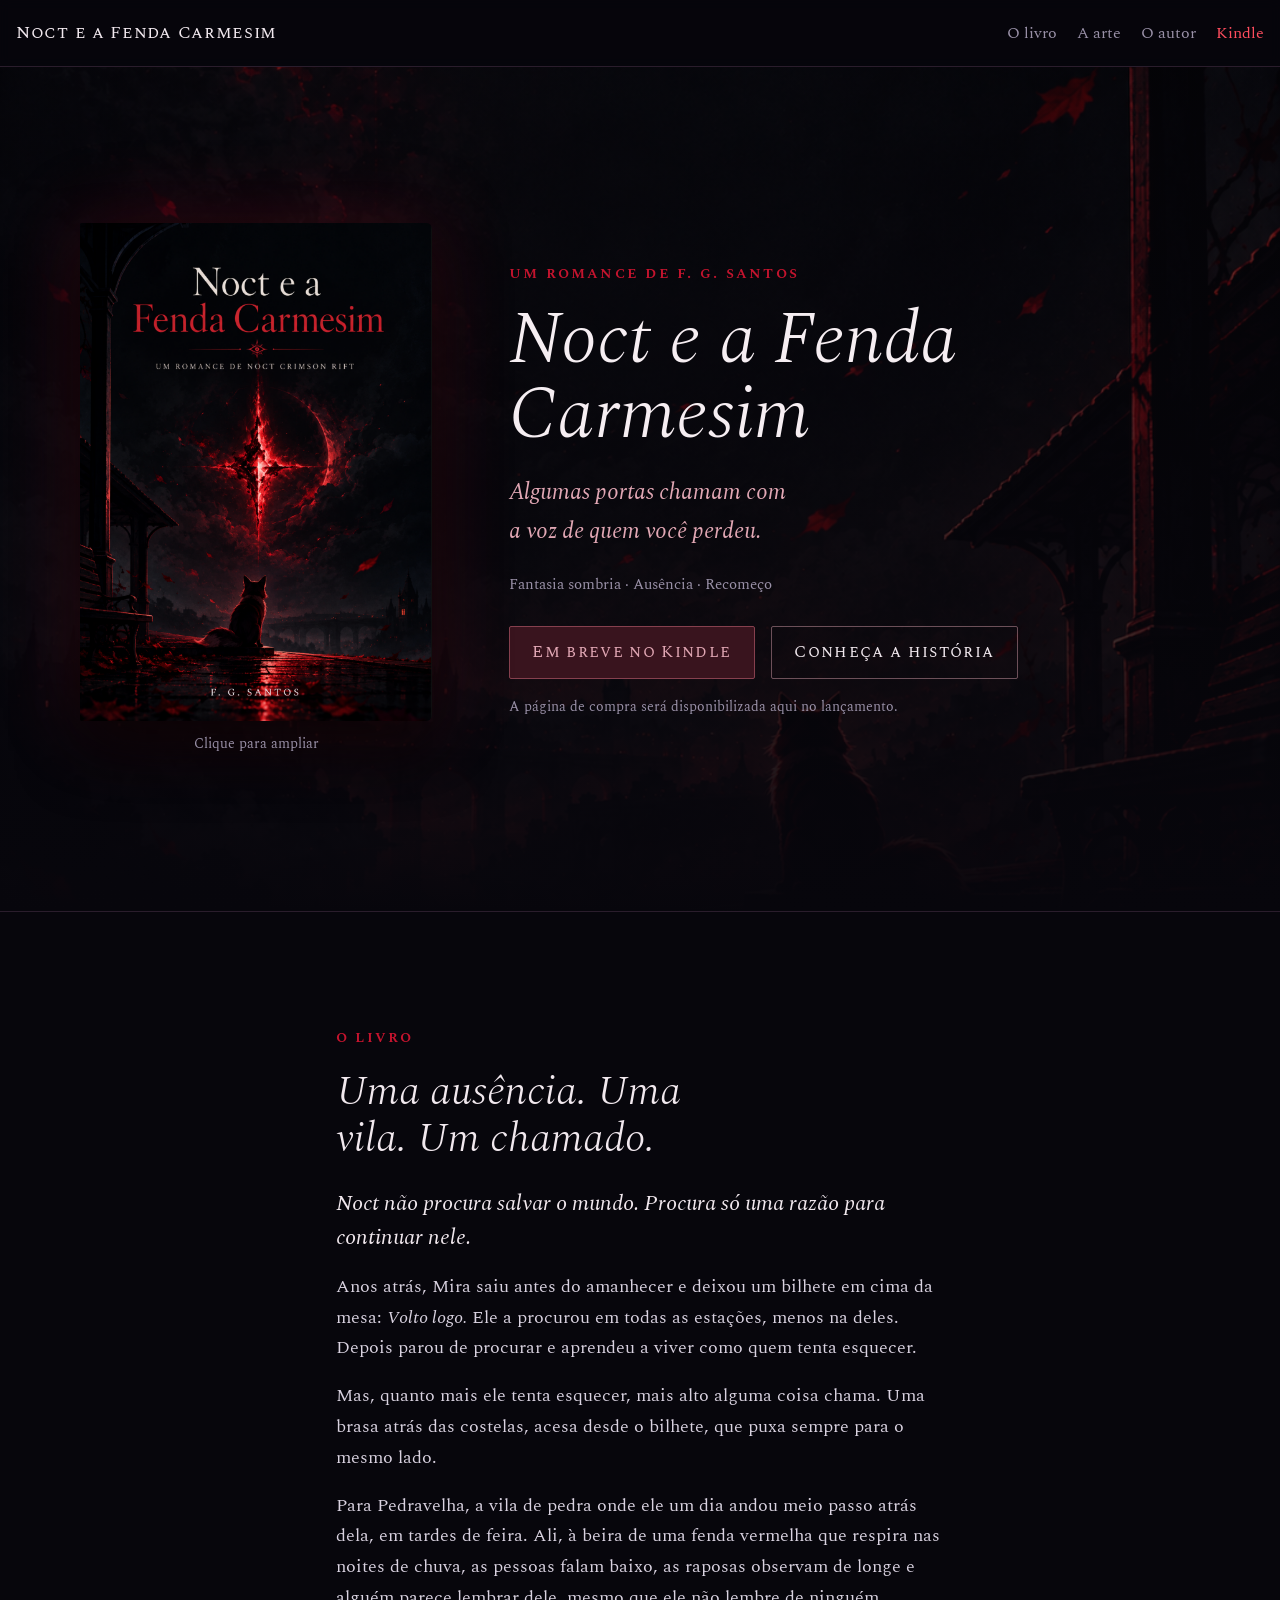
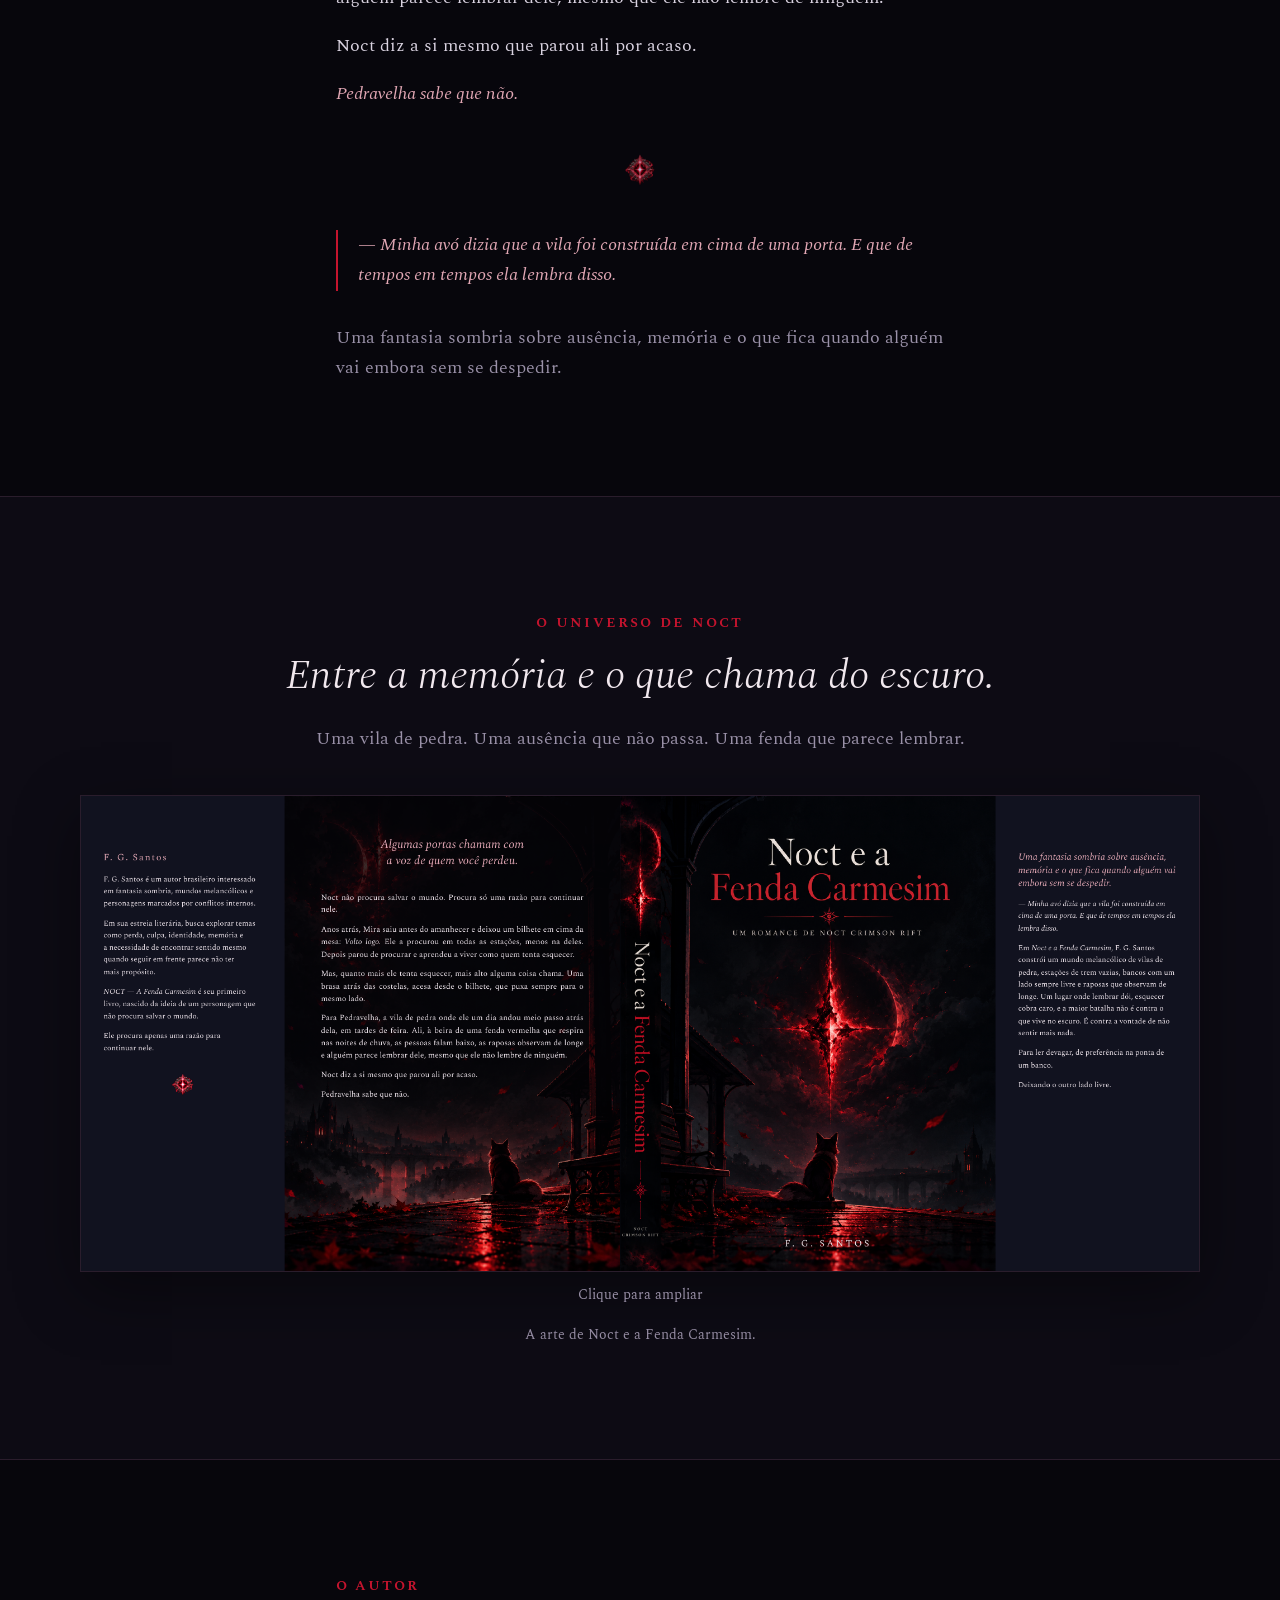
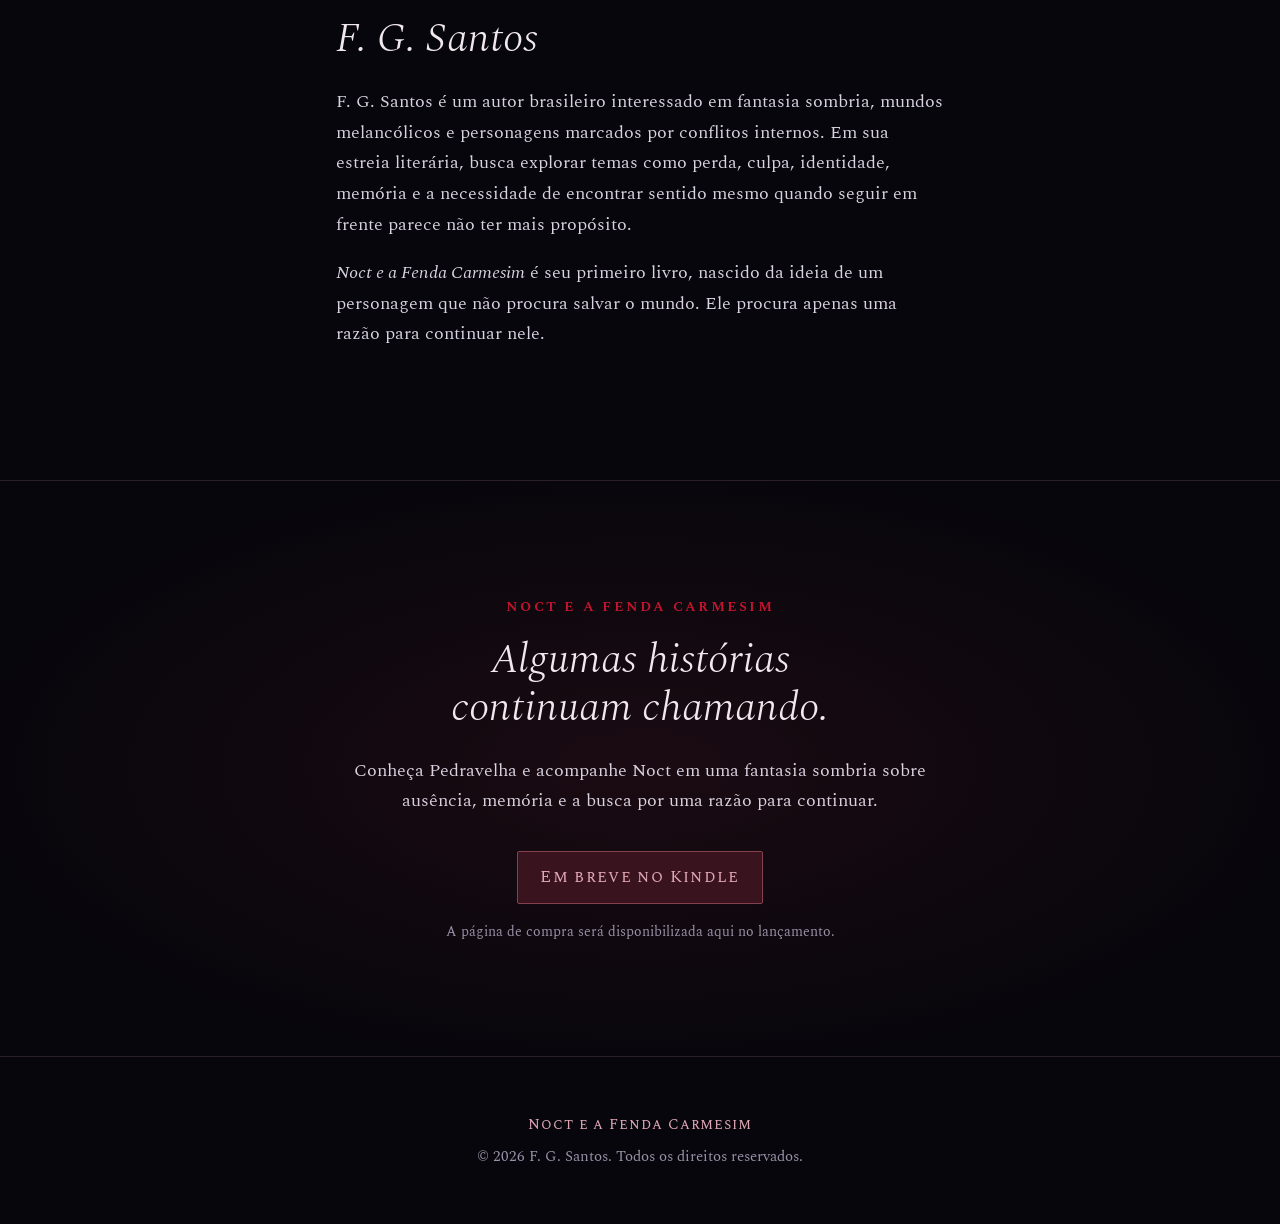
==== index.html @ e9e13e60 "Publica vitrine do livro com historico limpo" ====
<!doctype html>
<html lang="pt-BR">
<head>
<meta charset="utf-8">
<meta name="viewport" content="width=device-width, initial-scale=1, viewport-fit=cover">
<title>Noct e a Fenda Carmesim · F. G. Santos</title>
<meta name="description" content="Noct e a Fenda Carmesim, romance de F. G. Santos. Algumas portas chamam com a voz de quem você perdeu.">
<link rel="icon" href="assets/img/ui/emblem.png">
<link rel="preconnect" href="https://fonts.googleapis.com">
<link rel="preconnect" href="https://fonts.gstatic.com" crossorigin>
<link rel="stylesheet" href="https://fonts.googleapis.com/css2?family=Spectral:ital,wght@0,300;0,400;0,600;1,300;1,400&family=Spectral+SC:wght@400;600&display=swap">
<link rel="stylesheet" href="assets/css/site.css?v=20261012-5">
</head>
<body>
<a class="pular-conteudo" href="#conteudo">Pular para o conteúdo</a>

<div class="progresso" aria-hidden="true"><div id="barra-progresso"></div></div>

<header class="topo" id="topo">
  <a class="topo-marca" href="#inicio">Noct e a Fenda Carmesim</a>
  <nav class="topo-nav" aria-label="Seções">
    <a href="#livro">O livro</a>
    <a href="#arte">A arte</a>
    <a href="#autor">O autor</a>
    <a href="#kindle" class="nav-kindle">Kindle</a>
  </nav>
</header>

<main id="conteudo">

<section class="abertura" id="inicio">
  <div class="abertura-fundo" aria-hidden="true"></div>
  <div class="largura abertura-grade">
    <figure class="capa">
      <a class="ampliar-imagem" href="assets/img/capa/noct_capa.png" aria-label="Ampliar: Capa do livro Noct e a Fenda Carmesim" aria-haspopup="dialog"><img src="assets/img/capa/noct_capa.png" alt="Capa do livro Noct e a Fenda Carmesim" width="1130" height="1600"><span class="imagem-dica">Clique para ampliar</span></a>
    </figure>
    <div class="abertura-texto">
      <p class="rotulo">Um romance de F. G. Santos</p>
      <h1 id="livro-titulo">Noct e a Fenda Carmesim</h1>
      <p class="chamada">Algumas portas chamam com a voz de quem você perdeu.</p>
      <p class="genero">Fantasia sombria · Ausência · Recomeço</p>
      <div class="acoes">
        <a class="botao kindle-link" role="link" aria-disabled="true">Em breve no Kindle</a>
        <a class="botao botao-vazado" href="#livro">Conheça a história</a>
      </div>
      <p class="disponibilidade">A página de compra será disponibilizada aqui no lançamento.</p>
    </div>
  </div>
</section>

<section class="secao" id="livro" aria-labelledby="sinopse-titulo">
  <div class="largura estreita">
    <p class="rotulo">O livro</p>
    <h2 id="sinopse-titulo">Uma ausência. Uma vila. Um chamado.</h2>
    <div class="sinopse">
      <p class="sinopse-abre">Noct não procura salvar o mundo. Procura só uma razão para continuar nele.</p>
      <p>Anos atrás, Mira saiu antes do amanhecer e deixou um bilhete em cima da mesa: <i>Volto logo.</i> Ele a procurou em todas as estações, menos na deles. Depois parou de procurar e aprendeu a viver como quem tenta esquecer.</p>
      <p>Mas, quanto mais ele tenta esquecer, mais alto alguma coisa chama. Uma brasa atrás das costelas, acesa desde o bilhete, que puxa sempre para o mesmo lado.</p>
      <p>Para Pedravelha, a vila de pedra onde ele um dia andou meio passo atrás dela, em tardes de feira. Ali, à beira de uma fenda vermelha que respira nas noites de chuva, as pessoas falam baixo, as raposas observam de longe e alguém parece lembrar dele, mesmo que ele não lembre de ninguém.</p>
      <p>Noct diz a si mesmo que parou ali por acaso.</p>
      <p class="sinopse-fecha">Pedravelha sabe que não.</p>
    </div>
    <div class="ornamento" aria-hidden="true"></div>
    <blockquote class="citacao">
      <p>— Minha avó dizia que a vila foi construída em cima de uma porta. E que de tempos em tempos ela lembra disso.</p>
    </blockquote>
    <p class="temas">Uma fantasia sombria sobre ausência, memória e o que fica quando alguém vai embora sem se despedir.</p>
  </div>
</section>

<section id="arte" class="secao secao-arte" aria-labelledby="arte-titulo">
  <div class="largura">
    <p class="rotulo">O universo de Noct</p>
    <h2 id="arte-titulo">Entre a memória e o que chama do escuro.</h2>
    <p class="arte-intro">Uma vila de pedra. Uma ausência que não passa. Uma fenda que parece lembrar.</p>
    <figure class="capa-completa">
      <a class="ampliar-imagem" href="assets/img/capa/noct-capa-completa.png" aria-label="Ampliar: Arte completa do livro Noct e a Fenda Carmesim, com contracapa, lombada, capa e orelhas" aria-haspopup="dialog"><img src="assets/img/capa/noct-capa-completa.png" alt="Arte completa do livro Noct e a Fenda Carmesim, com contracapa, lombada, capa e orelhas" width="2000" height="850" loading="lazy"><span class="imagem-dica">Clique para ampliar</span></a>
      <figcaption>A arte de Noct e a Fenda Carmesim.</figcaption>
    </figure>
  </div>
</section>
<section class="secao" id="autor" aria-labelledby="autor-titulo">
  <div class="largura estreita">
    <p class="rotulo">O autor</p>
    <h2 id="autor-titulo">F. G. Santos</h2>
    <p>F. G. Santos é um autor brasileiro interessado em fantasia sombria, mundos melancólicos e personagens marcados por conflitos internos. Em sua estreia literária, busca explorar temas como perda, culpa, identidade, memória e a necessidade de encontrar sentido mesmo quando seguir em frente parece não ter mais propósito.</p>
    <p><i>Noct e a Fenda Carmesim</i> é seu primeiro livro, nascido da ideia de um personagem que não procura salvar o mundo. Ele procura apenas uma razão para continuar nele.</p>
  </div>
</section>

<section class="secao secao-kindle" id="kindle" aria-labelledby="kindle-titulo">
  <div class="largura estreita">
    <p class="rotulo">Noct e a Fenda Carmesim</p>
    <h2 id="kindle-titulo">Algumas histórias continuam chamando.</h2>
    <p>Conheça Pedravelha e acompanhe Noct em uma fantasia sombria sobre ausência, memória e a busca por uma razão para continuar.</p>
    <a class="botao kindle-link" role="link" aria-disabled="true">Em breve no Kindle</a>
    <p class="disponibilidade">A página de compra será disponibilizada aqui no lançamento.</p>
  </div>
</section>
</main>

<footer class="rodape">
  <div class="largura">
    <p class="rodape-titulo">Noct e a Fenda Carmesim</p>
    <p>© 2026 F. G. Santos. Todos os direitos reservados.</p>
  </div>
</footer>

<dialog class="visualizador" id="visualizador" aria-labelledby="imagem-legenda">
  <button class="visualizador-fechar" type="button" aria-label="Fechar imagem ampliada" autofocus>Fechar ×</button>
  <div class="visualizador-conteudo">
    <img id="imagem-ampliada" alt="">
    <p id="imagem-legenda"></p>
  </div>
</dialog>
<script defer src="assets/js/config.js?v=20261012-5"></script>
<script defer src="assets/js/navegacao.js?v=20261012-5"></script>
<script defer src="assets/js/kindle.js?v=20261012-5"></script>
<script defer src="assets/js/galeria.js?v=20261012-5"></script>
</body>
</html>
---- assets/css/site.css ----
/* Noct e a Fenda Carmesim — site do livro.
   Uma página só: abertura com a capa, o livro (sinopse), a arte, o autor e a chamada para o Kindle. */
:root {
  color-scheme: dark;
  --breu: #07060c;
  --noite: #0d0b14;
  --painel: #14111f;
  --linha: #2a1d2c;
  --carmesim: #c4142e;
  --brilho: #ff4d5e;
  --rosa: #e1a7b4;
  --ouro: #e8c872;
  --texto: #d9d2e0;
  --apagado: #9a91a8;

  --f-titulo: "Spectral SC", "Spectral", Georgia, serif;
  --f-texto: "Spectral", Georgia, "Times New Roman", serif;
  --largura: 72rem;
}

* { box-sizing: border-box; }
[hidden] { display: none !important; }
html { scroll-behavior: smooth; scroll-padding-top: 4rem; }
body {
  margin: 0;
  background: var(--breu);
  color: var(--texto);
  font-family: var(--f-texto);
  font-size: 1.125rem;
  line-height: 1.7;
  overflow-x: hidden;
}
img { max-width: 100%; height: auto; }
a { color: var(--ouro); }
a:focus-visible, button:focus-visible {
  outline: 2px solid var(--ouro);
  outline-offset: 3px;
}

/* Rótulos e títulos pequenos em versalete. */
.rotulo {
  font-family: var(--f-titulo);
  font-size: 1rem;
  letter-spacing: .14em;
  text-transform: lowercase;
  color: var(--rosa);
}
.rotulo { margin: 0 0 1rem; color: var(--carmesim); font-weight: 600; }

.largura { width: 100%; max-width: var(--largura); margin-inline: auto; padding-inline: 16px; }
.estreita { max-width: 40rem; }

/* ---------- Progresso da página e topo ---------- */
.progresso { position: fixed; inset: 0 0 auto 0; height: 2px; z-index: 30; pointer-events: none; }
.progresso div { height: 100%; background: var(--carmesim); transform-origin: left; transform: scaleX(0); box-shadow: 0 0 8px var(--brilho); }
.topo {
  position: sticky;
  top: 0;
  z-index: 20;
  display: flex;
  align-items: center;
  justify-content: space-between;
  gap: .5rem 1.5rem;
  flex-wrap: wrap;
  padding: .7rem 16px;
  background: rgba(7, 6, 12, .85);
  backdrop-filter: blur(6px);
  border-bottom: 1px solid var(--linha);
}
.topo-marca { font-family: var(--f-titulo); font-size: 1.1rem; letter-spacing: .04em; color: #f1e8ee; text-decoration: none; }
.topo-nav { display: flex; flex-wrap: wrap; gap: .25rem 1.25rem; }
.topo-nav a { font-size: 1rem; color: var(--apagado); text-decoration: none; }
.topo-nav a:hover, .topo-nav a.atual { color: #f1e8ee; }
.topo-nav a.nav-kindle { color: var(--brilho); }
@media (max-width: 560px) { .topo-marca { display: none; } .topo { justify-content: center; } }

/* ---------- Abertura ---------- */
.abertura { position: relative; isolation: isolate; overflow: hidden; padding-block: clamp(3rem, 9vw, 7rem); min-height: calc(100vh - 3.5rem); display: flex; align-items: center; }
.abertura-fundo {
  position: absolute; inset: 0; z-index: -1;
  background: linear-gradient(180deg, rgba(7, 6, 12, .55), rgba(7, 6, 12, .8) 70%, var(--breu)), url("../img/capa/contracapa.png") center 70% / cover no-repeat;
}
.abertura-grade { display: grid; grid-template-columns: minmax(0, 22rem) minmax(0, 1fr); gap: clamp(2rem, 6vw, 5rem); align-items: center; }
.capa { margin: 0; }
.capa img { display: block; width: 100%; border-radius: 2px 6px 6px 2px; box-shadow: 0 30px 60px rgba(0, 0, 0, .7), 0 0 80px rgba(196, 20, 46, .25); }
.abertura-texto h1 {
  margin: 0 0 1.25rem;
  font-family: var(--f-texto);
  font-weight: 300;
  font-style: italic;
  font-size: clamp(2.6rem, 7vw, 4.6rem);
  line-height: 1.02;
  color: #f6eef2;
  text-wrap: balance;
}
.chamada { margin: 0 0 2.25rem; max-width: 30rem; font-size: clamp(1.2rem, 2.4vw, 1.45rem); font-style: italic; color: var(--rosa); text-wrap: balance; }
.acoes { display: flex; flex-wrap: wrap; gap: .75rem 1rem; }
.botao {
  display: inline-block;
  font-family: var(--f-titulo);
  font-size: 1.05rem;
  letter-spacing: .08em;
  padding: .7rem 1.4rem;
  color: #fff4f6;
  background: var(--carmesim);
  border: 1px solid var(--brilho);
  border-radius: 2px;
  text-decoration: none;
  box-shadow: 0 0 24px rgba(196, 20, 46, .35);
}
.botao:hover { background: #a30f26; }
.botao-vazado { background: transparent; color: #f1e8ee; border-color: rgba(225, 167, 180, .45); box-shadow: none; }
.botao-vazado:hover { background: rgba(225, 167, 180, .08); }
@media (max-width: 760px) {
  .abertura { min-height: 0; }
  .abertura-grade { grid-template-columns: minmax(0, 1fr); text-align: center; }
  .capa { max-width: 15rem; margin-inline: auto; }
  .chamada { margin-inline: auto; }
  .acoes { justify-content: center; }
}

/* ---------- Seções ---------- */
.secao { padding-block: clamp(4rem, 10vw, 7rem); border-top: 1px solid var(--linha); }
.secao h2 { margin: 0 0 1.5rem; font-weight: 300; font-style: italic; font-size: clamp(1.9rem, 4.5vw, 2.6rem); line-height: 1.15; color: #f1e8ee; text-wrap: balance; }
.secao p { text-wrap: pretty; }
.sinopse p { margin: 0 0 1.1rem; }
.sinopse-abre { font-size: 1.4rem; font-style: italic; line-height: 1.5; color: #f1e8ee; }
.sinopse-fecha { font-style: italic; color: var(--rosa); }
.ornamento { width: 32px; height: 32px; margin: 2.75rem auto; background: url("../img/ui/emblem.png") center / contain no-repeat; opacity: .75; }
.citacao { margin: 0 0 2rem; padding: 0 0 0 1.25rem; border-left: 2px solid var(--carmesim); font-style: italic; color: var(--rosa); }
.citacao p { margin: 0; }
.temas { margin: 0; color: var(--apagado); }


/* ---------- Rodapé ---------- */
.rodape { padding-block: 3rem; border-top: 1px solid var(--linha); background: var(--breu); color: var(--apagado); font-size: .95rem; text-align: center; }
.rodape p { margin: .4rem 0; }
.rodape-titulo { font-family: var(--f-titulo); letter-spacing: .06em; color: var(--rosa); }

@media (prefers-reduced-motion: reduce) {
  html { scroll-behavior: auto; }
}

/* Vitrine do livro e lançamento no Kindle. */
.genero { color: var(--apagado); font-size: .95rem; margin: -1rem 0 1.75rem; }
.disponibilidade { margin: 1rem 0 0; color: var(--apagado); font-size: .9rem; }
.botao[aria-disabled="true"] { background: #39141e; border-color: #86404e; color: #e1a7b4; box-shadow: none; cursor: default; }
.secao-arte { text-align: center; background: var(--noite); }
.arte-intro { color: var(--apagado); margin-bottom: 2.5rem; }
.capa-completa { margin: 0; }
.capa-completa img { display: block; width: 100%; border: 1px solid var(--linha); box-shadow: 0 20px 60px #0006; }
.capa-completa figcaption { margin-top: 1rem; color: var(--apagado); font-size: .9rem; }
.secao-kindle { text-align: center; background: radial-gradient(ellipse at center, #39121c66, transparent 75%); }
.secao-kindle .botao { margin-top: 1rem; }

/* Imagens ampliadas, acessíveis também pelo teclado. */
.ampliar-imagem { display: block; position: relative; cursor: zoom-in; color: var(--texto); text-decoration: none; }
.imagem-dica { display: block; margin-top: .75rem; font-size: .85rem; text-align: center; color: var(--apagado); }
.ampliar-imagem:hover .imagem-dica { color: var(--rosa); }
.visualizador { position: fixed; inset: 0; width: 100vw; max-width: none; height: 100dvh; max-height: none; margin: 0; padding: 4.5rem 1rem 1rem; border: 0; background: transparent; color: var(--texto); overflow: auto; }
.visualizador::backdrop { background: rgba(3, 2, 6, .95); }
.visualizador-conteudo { width: fit-content; max-width: 100%; margin: auto; text-align: center; }
.visualizador-conteudo img { display: block; width: auto; max-width: 100%; max-height: calc(100dvh - 9rem); margin: auto; object-fit: contain; }
.visualizador-conteudo p { margin: .8rem 0 0; font-size: .95rem; color: var(--apagado); }
.visualizador-fechar { position: fixed; top: 1rem; right: 1rem; z-index: 1; padding: .6rem 1rem; font: inherit; font-size: 1rem; color: #fff4f6; background: var(--painel); border: 1px solid var(--rosa); border-radius: 2px; cursor: pointer; }
.visualizador-fechar:hover { background: #39141e; }

/* Acesso direto ao conteúdo e dimensões consistentes. */
:root { --espaco-secao: clamp(4rem, 10vw, 7rem); }
.secao { padding-block: var(--espaco-secao); }
.pular-conteudo { position: fixed; top: .5rem; left: .5rem; z-index: 100; padding: .6rem 1rem; background: var(--painel); transform: translateY(-160%); }
.pular-conteudo:focus { transform: translateY(0); }
.botao { min-height: 44px; text-align: center; }
.topo-nav a { display: inline-flex; align-items: center; min-height: 44px; }
@media (max-width: 560px) {
  .acoes { flex-direction: column; align-items: stretch; }
  .acoes .botao { width: 100%; }
  .visualizador-conteudo p { font-size: .85rem; }
}
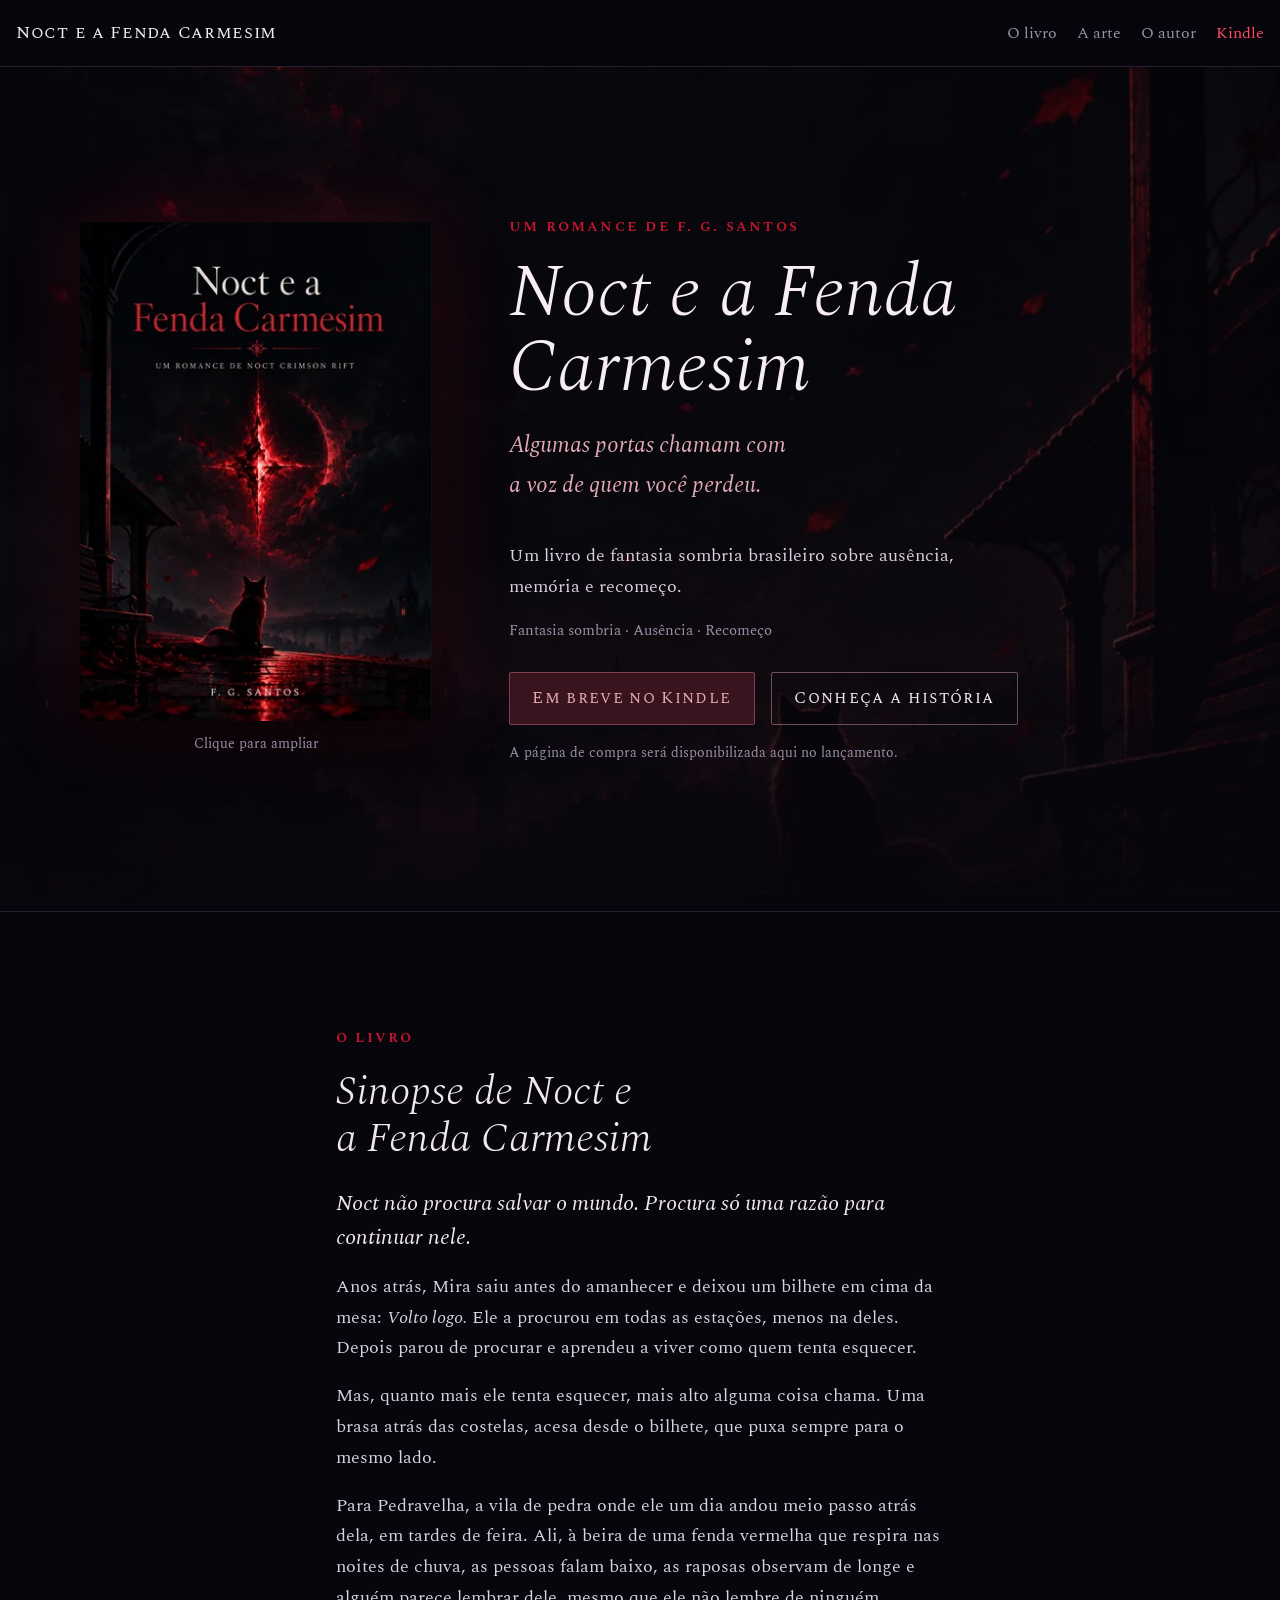
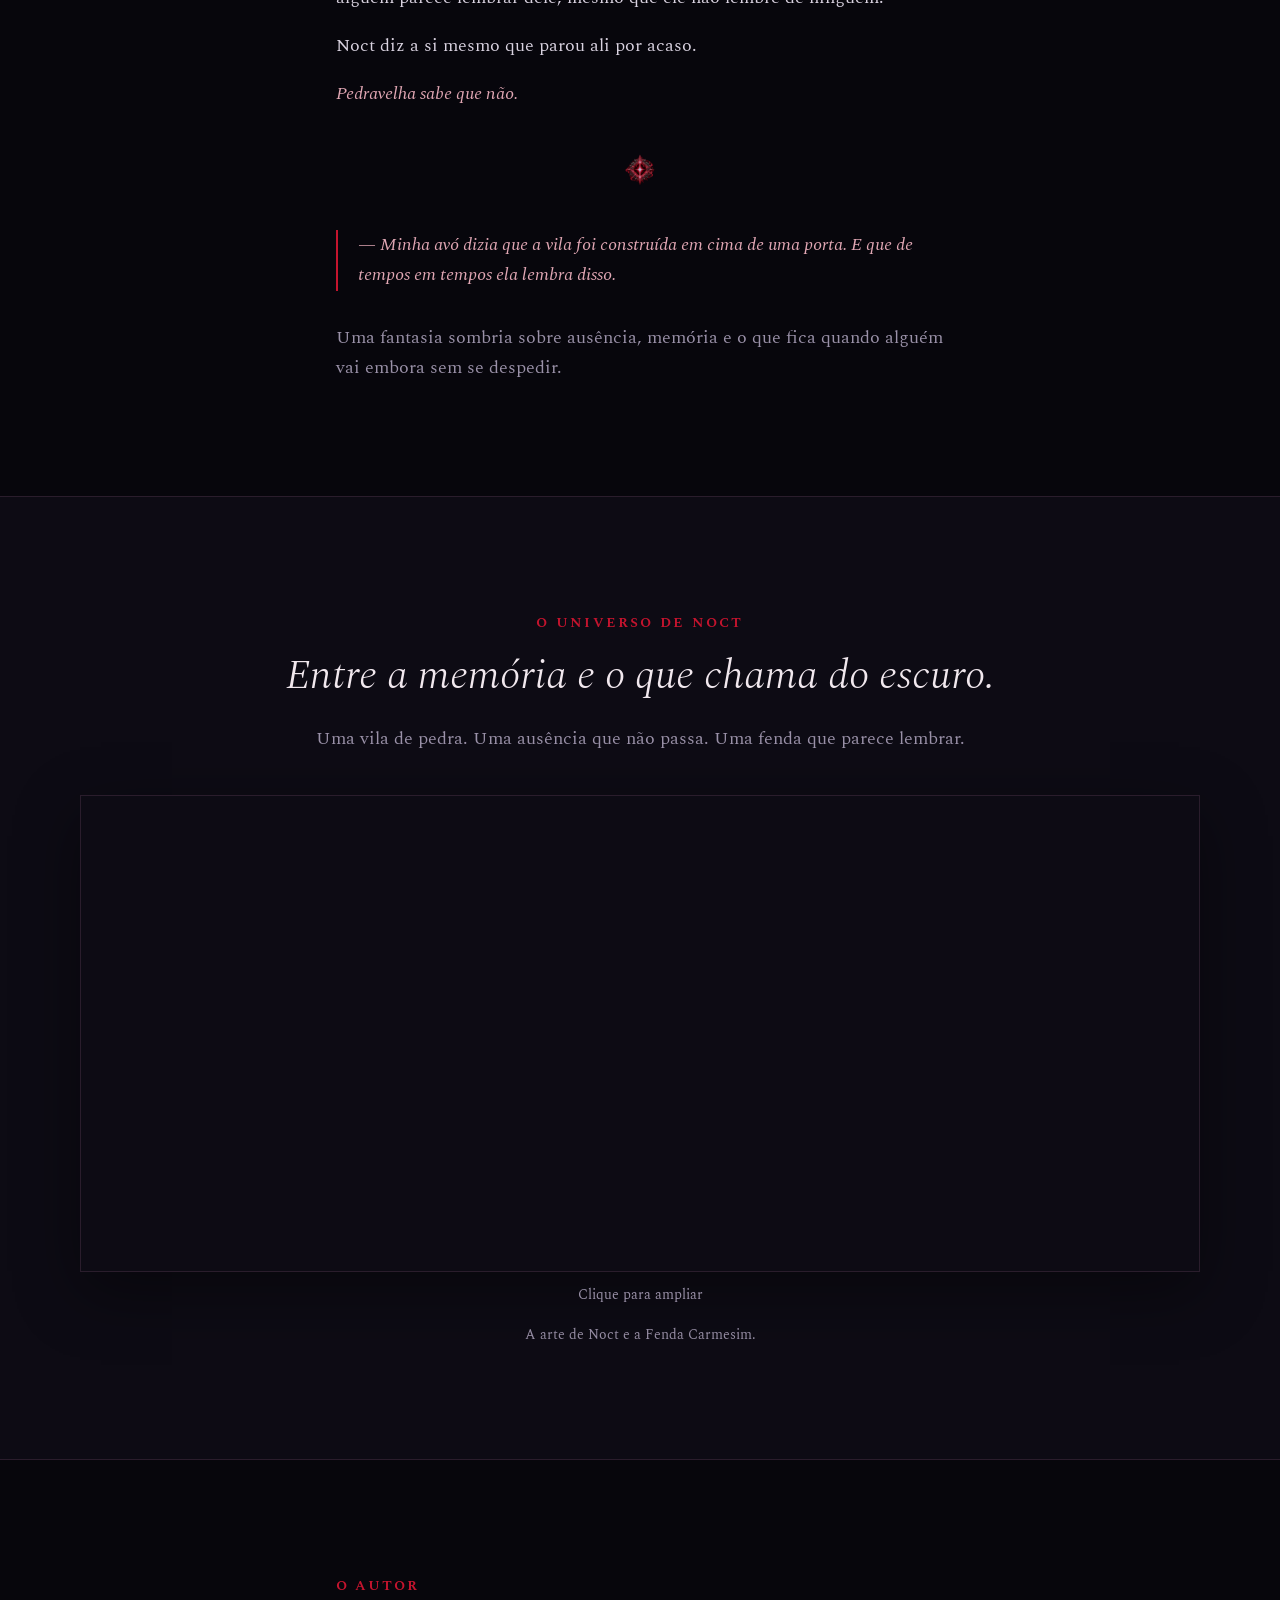
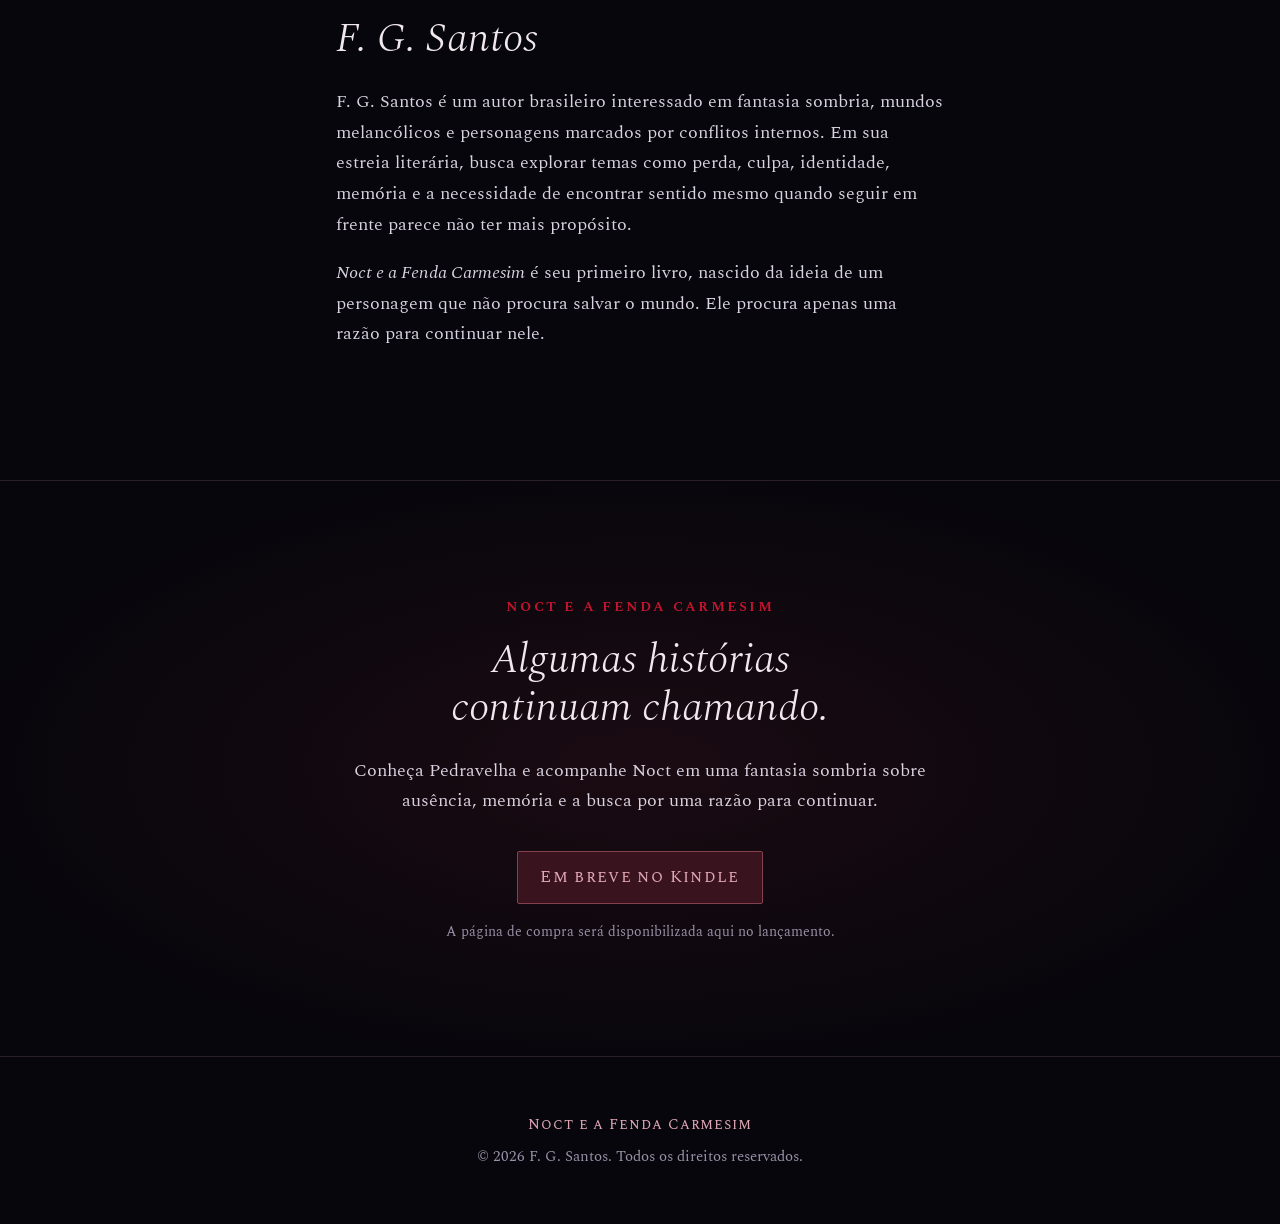
==== commit b9b7943d: "Melhora SEO, metadados e desempenho da vitrine" ====
--- a/index.html
+++ b/index.html
@@ -3,13 +3,80 @@
 <head>
 <meta charset="utf-8">
 <meta name="viewport" content="width=device-width, initial-scale=1, viewport-fit=cover">
-<title>Noct e a Fenda Carmesim · F. G. Santos</title>
-<meta name="description" content="Noct e a Fenda Carmesim, romance de F. G. Santos. Algumas portas chamam com a voz de quem você perdeu.">
+<title>Noct e a Fenda Carmesim | Fantasia sombria de F. G. Santos</title>
+<meta name="description" content="Conheça Noct e a Fenda Carmesim, livro de fantasia sombria de F. G. Santos. Explore a sinopse, a capa e uma história de ausência, memória e recomeço.">
+<link rel="canonical" href="https://snikrat.github.io/noct-e-a-fenda-carmesim-site/">
+<meta name="author" content="F. G. Santos">
+<meta name="robots" content="index, follow, max-image-preview:large">
+<meta name="theme-color" content="#07060c">
+<meta property="og:type" content="website">
+<meta property="og:locale" content="pt_BR">
+<meta property="og:site_name" content="Noct e a Fenda Carmesim">
+<meta property="og:title" content="Noct e a Fenda Carmesim — F. G. Santos">
+<meta property="og:description" content="Conheça Noct e a Fenda Carmesim, livro de fantasia sombria de F. G. Santos. Explore a sinopse, a capa e uma história de ausência, memória e recomeço.">
+<meta property="og:url" content="https://snikrat.github.io/noct-e-a-fenda-carmesim-site/">
+<meta property="og:image" content="https://snikrat.github.io/noct-e-a-fenda-carmesim-site/assets/img/capa/capa-social.jpg">
+<meta property="og:image:type" content="image/jpeg">
+<meta property="og:image:width" content="1130">
+<meta property="og:image:height" content="1600">
+<meta property="og:image:alt" content="Capa de Noct e a Fenda Carmesim, livro de F. G. Santos">
+<meta name="twitter:card" content="summary_large_image">
+<meta name="twitter:title" content="Noct e a Fenda Carmesim — F. G. Santos">
+<meta name="twitter:description" content="Conheça Noct e a Fenda Carmesim, livro de fantasia sombria de F. G. Santos. Explore a sinopse, a capa e uma história de ausência, memória e recomeço.">
+<meta name="twitter:image" content="https://snikrat.github.io/noct-e-a-fenda-carmesim-site/assets/img/capa/capa-social.jpg">
+<meta name="twitter:image:alt" content="Capa de Noct e a Fenda Carmesim, livro de F. G. Santos">
 <link rel="icon" href="assets/img/ui/emblem.png">
 <link rel="preconnect" href="https://fonts.googleapis.com">
-<link rel="preconnect" href="https://fonts.gstatic.com" crossorigin>
+<link rel="preconnect" href="https://fonts.gstatic.com" crossorigin="anonymous">
 <link rel="stylesheet" href="https://fonts.googleapis.com/css2?family=Spectral:ital,wght@0,300;0,400;0,600;1,300;1,400&family=Spectral+SC:wght@400;600&display=swap">
-<link rel="stylesheet" href="assets/css/site.css?v=20261012-5">
+<link rel="stylesheet" href="assets/css/site.css?v=20261012-6">
+<script type="application/ld+json">
+{
+  "@context": "https://schema.org",
+  "@graph": [
+    {
+      "@type": "Person",
+      "@id": "https://snikrat.github.io/noct-e-a-fenda-carmesim-site/#autor",
+      "name": "F. G. Santos",
+      "url": "https://snikrat.github.io/noct-e-a-fenda-carmesim-site/#autor",
+      "description": "Autor brasileiro de fantasia sombria e autor de Noct e a Fenda Carmesim."
+    },
+    {
+      "@type": "Book",
+      "@id": "https://snikrat.github.io/noct-e-a-fenda-carmesim-site/#obra",
+      "name": "Noct e a Fenda Carmesim",
+      "url": "https://snikrat.github.io/noct-e-a-fenda-carmesim-site/",
+      "author": {
+        "@id": "https://snikrat.github.io/noct-e-a-fenda-carmesim-site/#autor"
+      },
+      "inLanguage": "pt-BR",
+      "genre": "Fantasia sombria",
+      "description": "Conheça Noct e a Fenda Carmesim, livro de fantasia sombria de F. G. Santos. Explore a sinopse, a capa e uma história de ausência, memória e recomeço.",
+      "image": "https://snikrat.github.io/noct-e-a-fenda-carmesim-site/assets/img/capa/capa-social.jpg"
+    },
+    {
+      "@type": "WebPage",
+      "@id": "https://snikrat.github.io/noct-e-a-fenda-carmesim-site/#pagina",
+      "url": "https://snikrat.github.io/noct-e-a-fenda-carmesim-site/",
+      "name": "Noct e a Fenda Carmesim | Fantasia sombria de F. G. Santos",
+      "description": "Conheça Noct e a Fenda Carmesim, livro de fantasia sombria de F. G. Santos. Explore a sinopse, a capa e uma história de ausência, memória e recomeço.",
+      "inLanguage": "pt-BR",
+      "mainEntity": {
+        "@id": "https://snikrat.github.io/noct-e-a-fenda-carmesim-site/#obra"
+      },
+      "about": {
+        "@id": "https://snikrat.github.io/noct-e-a-fenda-carmesim-site/#obra"
+      },
+      "primaryImageOfPage": {
+        "@type": "ImageObject",
+        "url": "https://snikrat.github.io/noct-e-a-fenda-carmesim-site/assets/img/capa/capa-social.jpg",
+        "width": 1130,
+        "height": 1600
+      }
+    }
+  ]
+}
+</script>
 </head>
 <body>
 <a class="pular-conteudo" href="#conteudo">Pular para o conteúdo</a>
@@ -32,12 +99,13 @@
   <div class="abertura-fundo" aria-hidden="true"></div>
   <div class="largura abertura-grade">
     <figure class="capa">
-      <a class="ampliar-imagem" href="assets/img/capa/noct_capa.png" aria-label="Ampliar: Capa do livro Noct e a Fenda Carmesim" aria-haspopup="dialog"><img src="assets/img/capa/noct_capa.png" alt="Capa do livro Noct e a Fenda Carmesim" width="1130" height="1600"><span class="imagem-dica">Clique para ampliar</span></a>
+      <a class="ampliar-imagem" href="assets/img/capa/noct_capa.png" aria-label="Ampliar: Capa do livro Noct e a Fenda Carmesim" aria-haspopup="dialog"><img src="assets/img/capa/capa-720.webp" srcset="assets/img/capa/capa-360.webp 360w, assets/img/capa/capa-720.webp 720w, assets/img/capa/capa-1130.webp 1130w" sizes="(max-width: 760px) 240px, 352px" fetchpriority="high" decoding="async" alt="Capa do livro Noct e a Fenda Carmesim" width="1130" height="1600"><span class="imagem-dica">Clique para ampliar</span></a>
     </figure>
     <div class="abertura-texto">
       <p class="rotulo">Um romance de F. G. Santos</p>
       <h1 id="livro-titulo">Noct e a Fenda Carmesim</h1>
       <p class="chamada">Algumas portas chamam com a voz de quem você perdeu.</p>
+      <p class="apresentacao">Um livro de fantasia sombria brasileiro sobre ausência, memória e recomeço.</p>
       <p class="genero">Fantasia sombria · Ausência · Recomeço</p>
       <div class="acoes">
         <a class="botao kindle-link" role="link" aria-disabled="true">Em breve no Kindle</a>
@@ -51,7 +119,7 @@
 <section class="secao" id="livro" aria-labelledby="sinopse-titulo">
   <div class="largura estreita">
     <p class="rotulo">O livro</p>
-    <h2 id="sinopse-titulo">Uma ausência. Uma vila. Um chamado.</h2>
+    <h2 id="sinopse-titulo">Sinopse de Noct e a Fenda Carmesim</h2>
     <div class="sinopse">
       <p class="sinopse-abre">Noct não procura salvar o mundo. Procura só uma razão para continuar nele.</p>
       <p>Anos atrás, Mira saiu antes do amanhecer e deixou um bilhete em cima da mesa: <i>Volto logo.</i> Ele a procurou em todas as estações, menos na deles. Depois parou de procurar e aprendeu a viver como quem tenta esquecer.</p>
@@ -74,7 +142,7 @@
     <h2 id="arte-titulo">Entre a memória e o que chama do escuro.</h2>
     <p class="arte-intro">Uma vila de pedra. Uma ausência que não passa. Uma fenda que parece lembrar.</p>
     <figure class="capa-completa">
-      <a class="ampliar-imagem" href="assets/img/capa/noct-capa-completa.png" aria-label="Ampliar: Arte completa do livro Noct e a Fenda Carmesim, com contracapa, lombada, capa e orelhas" aria-haspopup="dialog"><img src="assets/img/capa/noct-capa-completa.png" alt="Arte completa do livro Noct e a Fenda Carmesim, com contracapa, lombada, capa e orelhas" width="2000" height="850" loading="lazy"><span class="imagem-dica">Clique para ampliar</span></a>
+      <a class="ampliar-imagem" href="assets/img/capa/noct-capa-completa.png" aria-label="Ampliar: Arte completa do livro Noct e a Fenda Carmesim, com contracapa, lombada, capa e orelhas" aria-haspopup="dialog"><img src="assets/img/capa/capa-completa-1280.webp" srcset="assets/img/capa/capa-completa-640.webp 640w, assets/img/capa/capa-completa-1280.webp 1280w, assets/img/capa/capa-completa-2000.webp 2000w" sizes="(max-width: 1152px) calc(100vw - 32px), 1120px" decoding="async" alt="Arte completa do livro Noct e a Fenda Carmesim, com contracapa, lombada, capa e orelhas" width="2000" height="850" loading="lazy"><span class="imagem-dica">Clique para ampliar</span></a>
       <figcaption>A arte de Noct e a Fenda Carmesim.</figcaption>
     </figure>
   </div>
@@ -113,9 +181,9 @@
     <p id="imagem-legenda"></p>
   </div>
 </dialog>
-<script defer src="assets/js/config.js?v=20261012-5"></script>
-<script defer src="assets/js/navegacao.js?v=20261012-5"></script>
-<script defer src="assets/js/kindle.js?v=20261012-5"></script>
-<script defer src="assets/js/galeria.js?v=20261012-5"></script>
+<script defer src="assets/js/config.js?v=20261012-6"></script>
+<script defer src="assets/js/navegacao.js?v=20261012-6"></script>
+<script defer src="assets/js/kindle.js?v=20261012-6"></script>
+<script defer src="assets/js/galeria.js?v=20261012-6"></script>
 </body>
 </html>
--- a/assets/css/site.css
+++ b/assets/css/site.css
@@ -78,7 +78,7 @@
 .abertura { position: relative; isolation: isolate; overflow: hidden; padding-block: clamp(3rem, 9vw, 7rem); min-height: calc(100vh - 3.5rem); display: flex; align-items: center; }
 .abertura-fundo {
   position: absolute; inset: 0; z-index: -1;
-  background: linear-gradient(180deg, rgba(7, 6, 12, .55), rgba(7, 6, 12, .8) 70%, var(--breu)), url("../img/capa/contracapa.png") center 70% / cover no-repeat;
+  background: linear-gradient(180deg, rgba(7, 6, 12, .55), rgba(7, 6, 12, .8) 70%, var(--breu)), url("../img/capa/fundo.webp") center 70% / cover no-repeat;
 }
 .abertura-grade { display: grid; grid-template-columns: minmax(0, 22rem) minmax(0, 1fr); gap: clamp(2rem, 6vw, 5rem); align-items: center; }
 .capa { margin: 0; }
@@ -177,3 +177,6 @@
   .acoes .botao { width: 100%; }
   .visualizador-conteudo p { font-size: .85rem; }
 }
+
+.apresentacao { max-width: 32rem; color: var(--texto); margin: 0 0 2rem; }
+@media (max-width: 760px) { .apresentacao { margin-inline: auto; } }
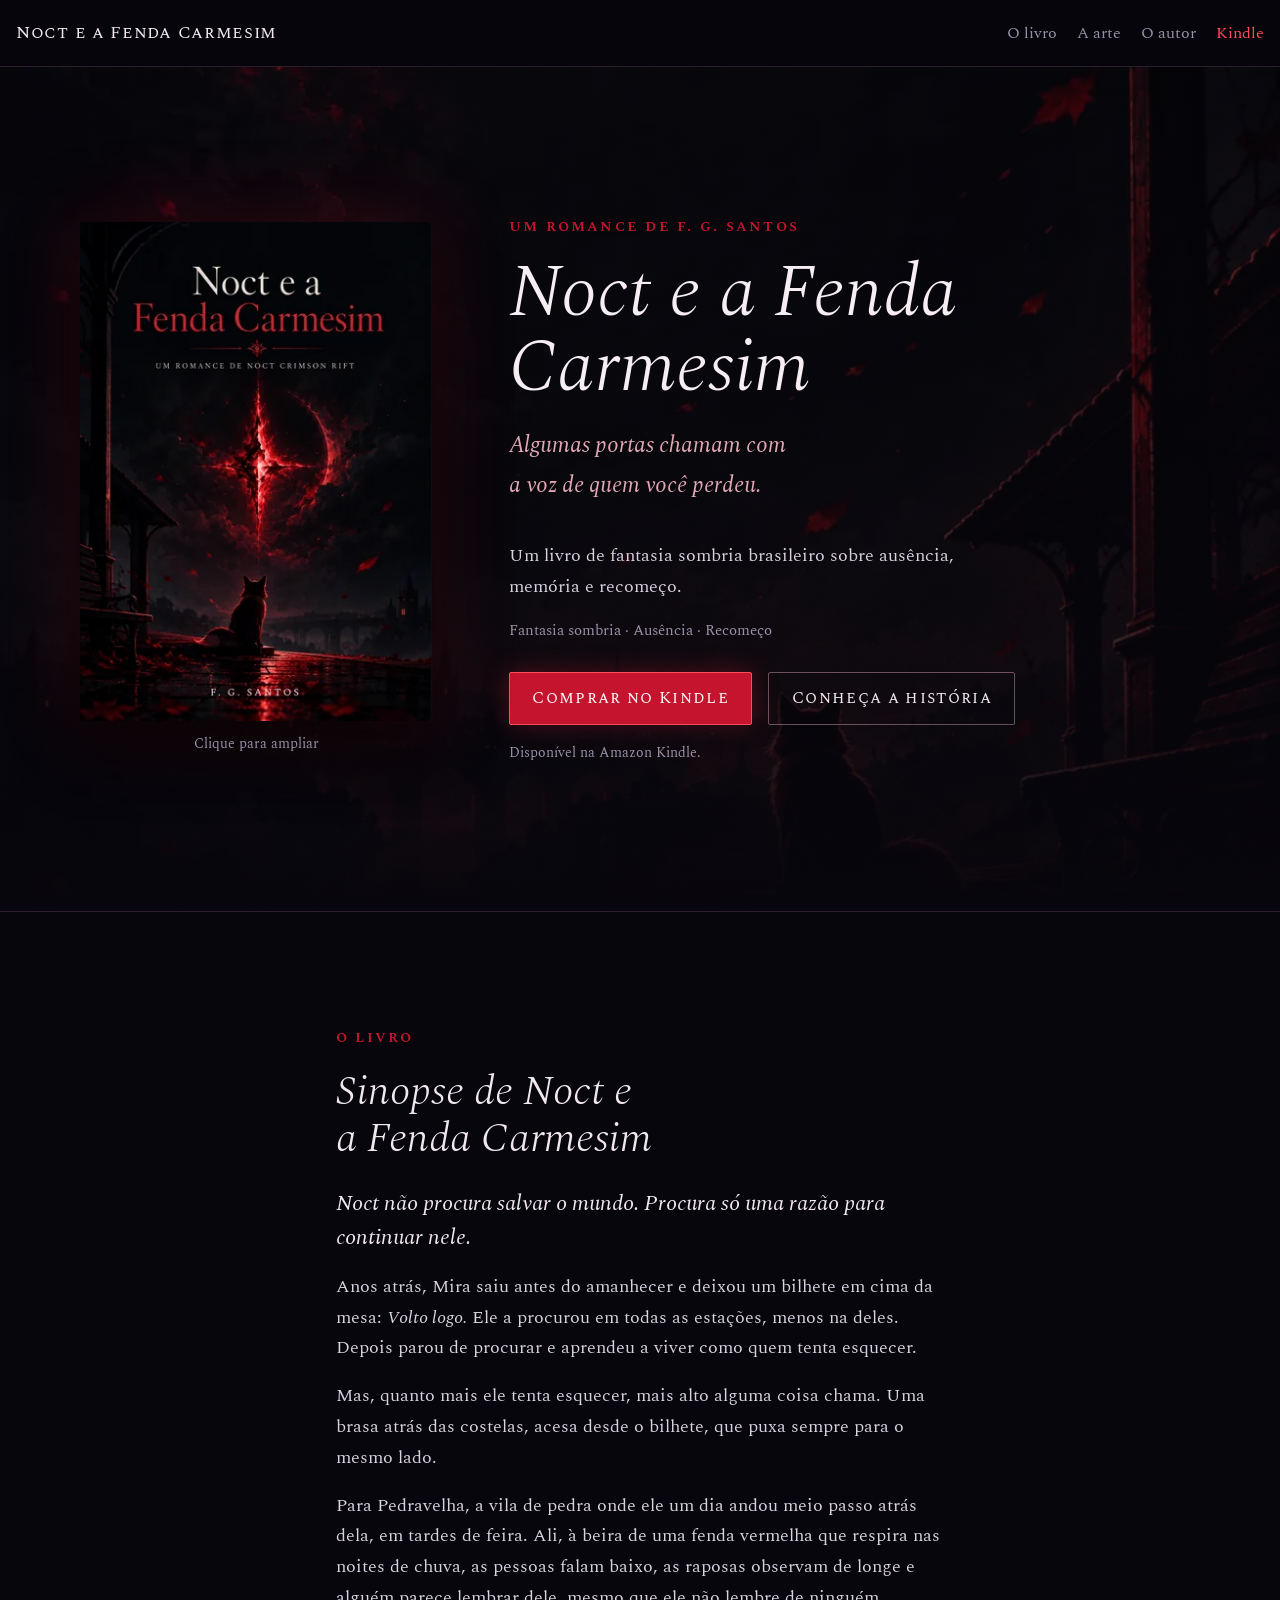
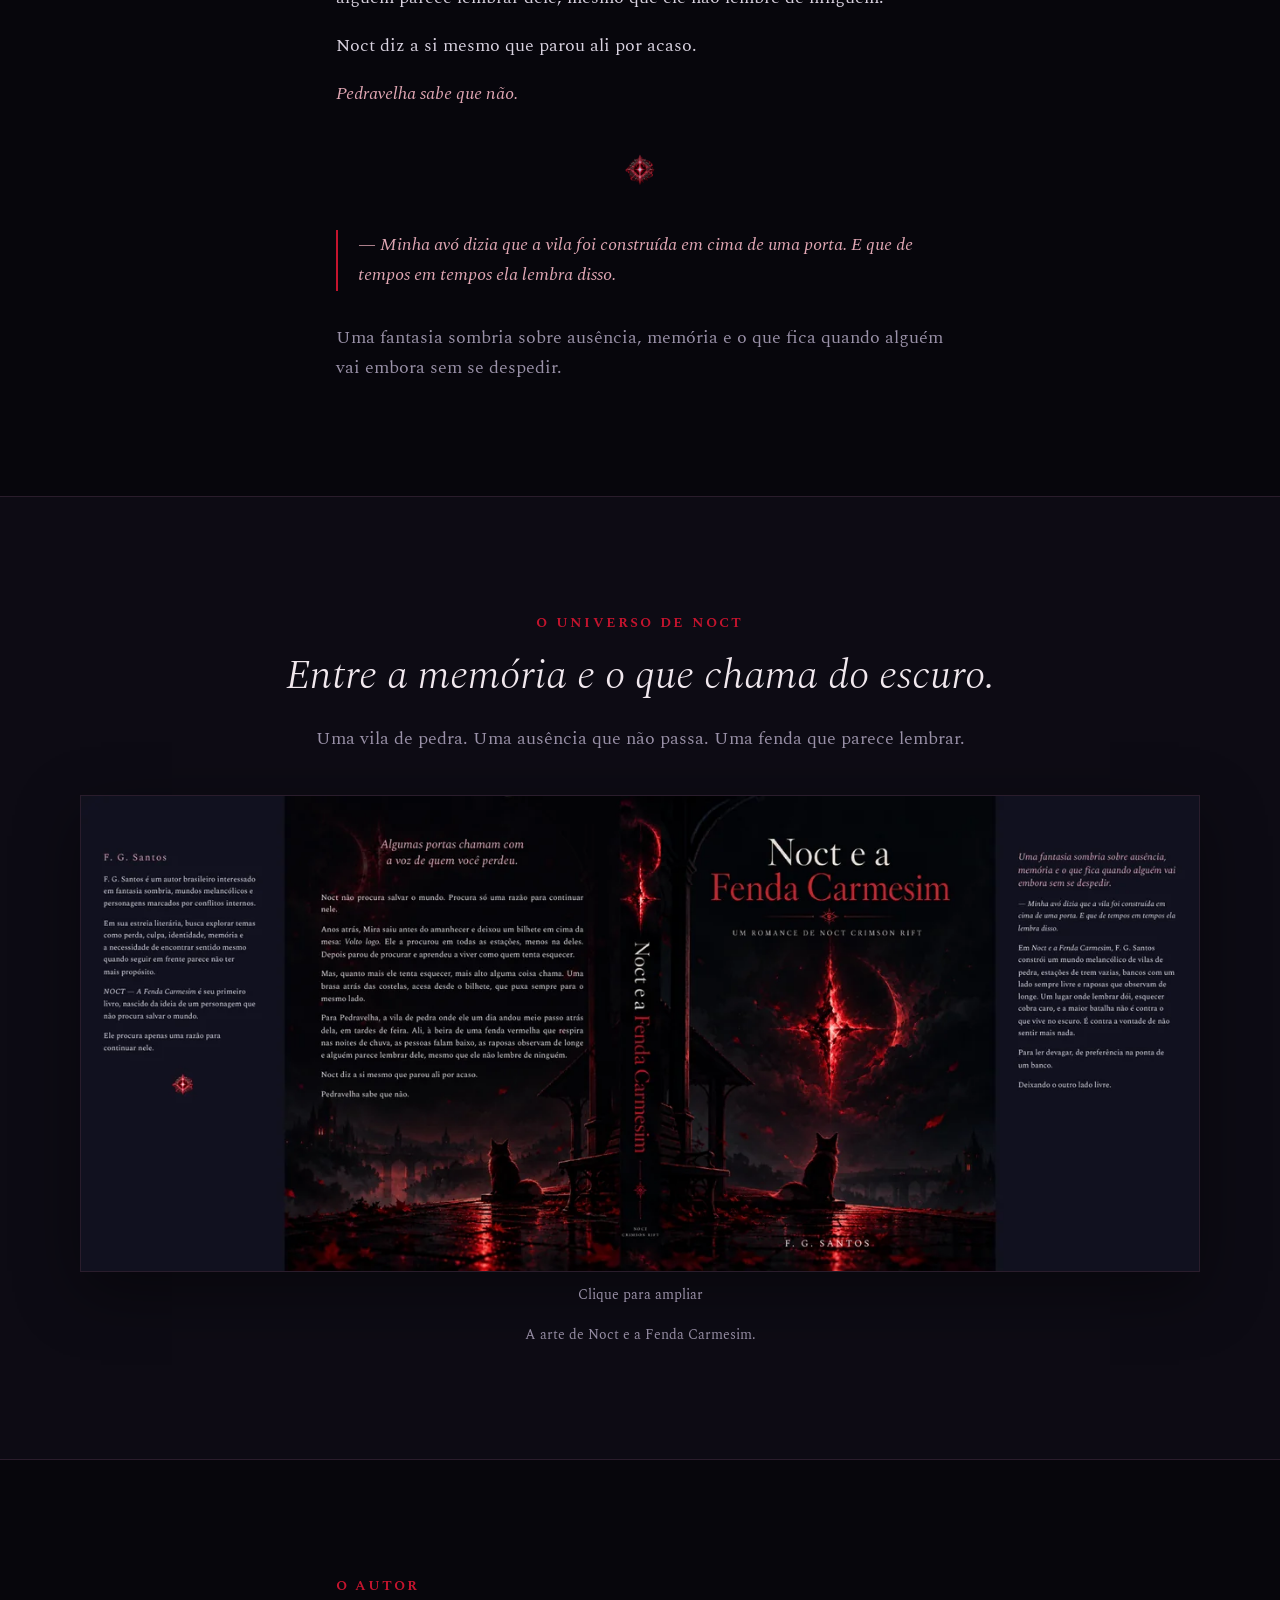
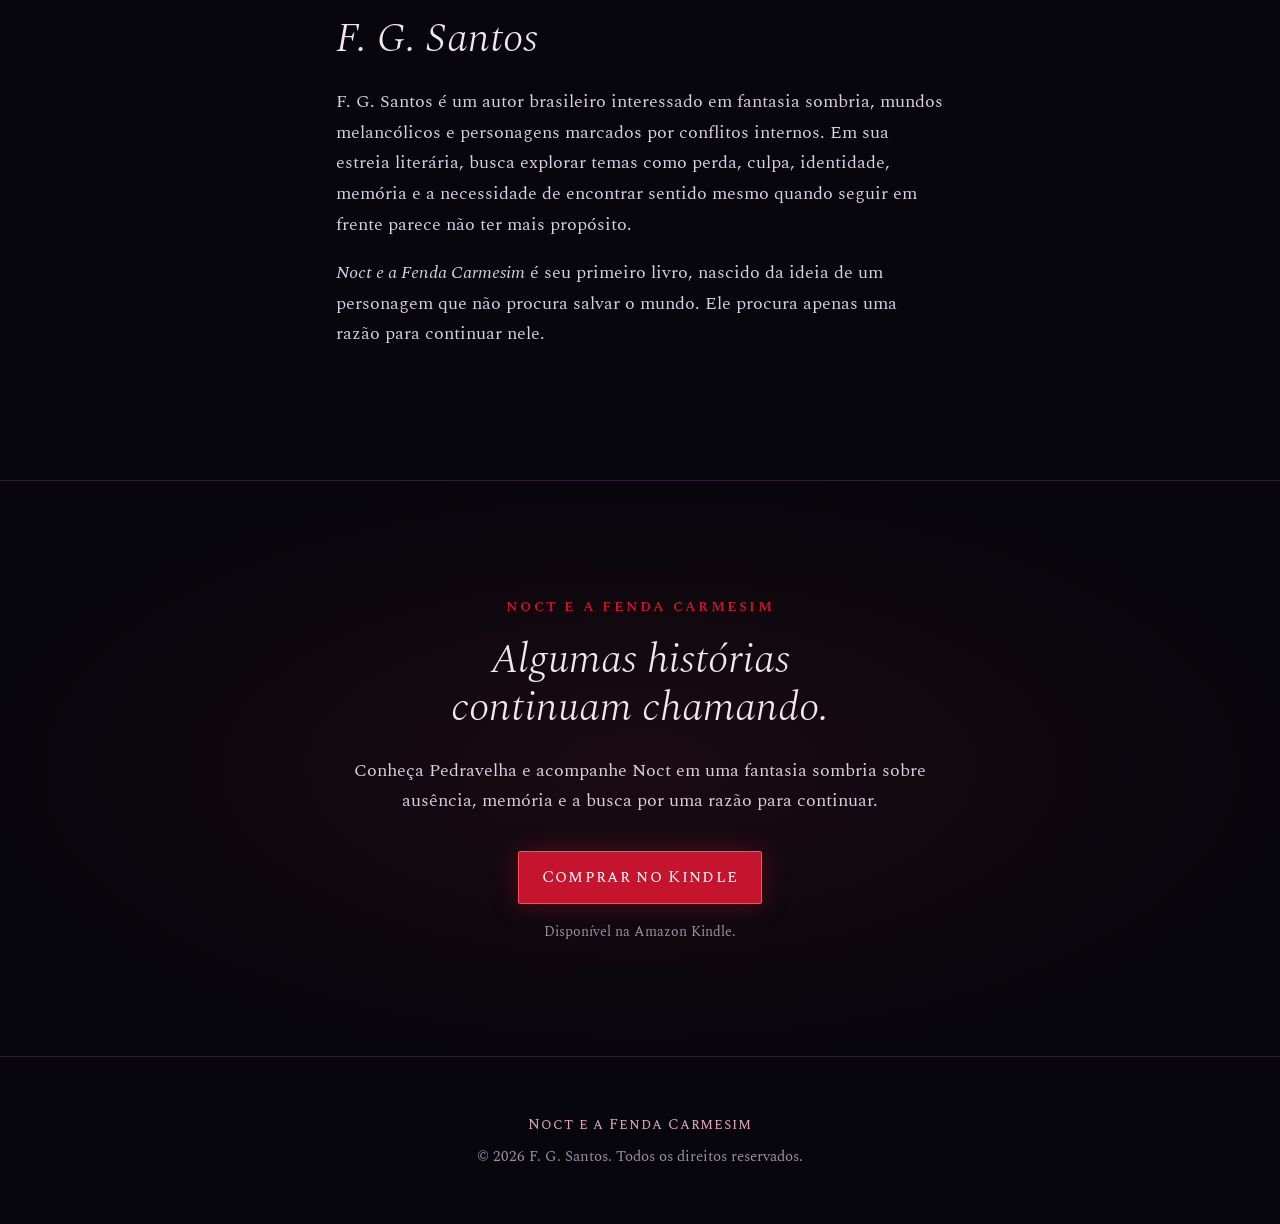
==== commit 34d76fed: "Publica link do livro na Amazon Kindle Co-Authored-By: Claude Opus 5.5 <noreply@anthropic.com> Claud" ====
--- a/index.html
+++ b/index.html
@@ -5,7 +5,7 @@
 <meta name="viewport" content="width=device-width, initial-scale=1, viewport-fit=cover">
 <title>Noct e a Fenda Carmesim | Fantasia sombria de F. G. Santos</title>
 <meta name="description" content="Conheça Noct e a Fenda Carmesim, livro de fantasia sombria de F. G. Santos. Explore a sinopse, a capa e uma história de ausência, memória e recomeço.">
-<link rel="canonical" href="https://snikrat.github.io/noct-e-a-fenda-carmesim-site/">
+<link rel="canonical" href="https://noctefendacarmesim.com.br/">
 <meta name="author" content="F. G. Santos">
 <meta name="robots" content="index, follow, max-image-preview:large">
 <meta name="theme-color" content="#07060c">
@@ -14,8 +14,8 @@
 <meta property="og:site_name" content="Noct e a Fenda Carmesim">
 <meta property="og:title" content="Noct e a Fenda Carmesim — F. G. Santos">
 <meta property="og:description" content="Conheça Noct e a Fenda Carmesim, livro de fantasia sombria de F. G. Santos. Explore a sinopse, a capa e uma história de ausência, memória e recomeço.">
-<meta property="og:url" content="https://snikrat.github.io/noct-e-a-fenda-carmesim-site/">
-<meta property="og:image" content="https://snikrat.github.io/noct-e-a-fenda-carmesim-site/assets/img/capa/capa-social.jpg">
+<meta property="og:url" content="https://noctefendacarmesim.com.br/">
+<meta property="og:image" content="https://noctefendacarmesim.com.br/assets/img/capa/capa-social.jpg">
 <meta property="og:image:type" content="image/jpeg">
 <meta property="og:image:width" content="1130">
 <meta property="og:image:height" content="1600">
@@ -23,53 +23,60 @@
 <meta name="twitter:card" content="summary_large_image">
 <meta name="twitter:title" content="Noct e a Fenda Carmesim — F. G. Santos">
 <meta name="twitter:description" content="Conheça Noct e a Fenda Carmesim, livro de fantasia sombria de F. G. Santos. Explore a sinopse, a capa e uma história de ausência, memória e recomeço.">
-<meta name="twitter:image" content="https://snikrat.github.io/noct-e-a-fenda-carmesim-site/assets/img/capa/capa-social.jpg">
+<meta name="twitter:image" content="https://noctefendacarmesim.com.br/assets/img/capa/capa-social.jpg">
 <meta name="twitter:image:alt" content="Capa de Noct e a Fenda Carmesim, livro de F. G. Santos">
 <link rel="icon" href="assets/img/ui/emblem.png">
 <link rel="preconnect" href="https://fonts.googleapis.com">
 <link rel="preconnect" href="https://fonts.gstatic.com" crossorigin="anonymous">
 <link rel="stylesheet" href="https://fonts.googleapis.com/css2?family=Spectral:ital,wght@0,300;0,400;0,600;1,300;1,400&family=Spectral+SC:wght@400;600&display=swap">
-<link rel="stylesheet" href="assets/css/site.css?v=20261012-6">
+<link rel="stylesheet" href="assets/css/site.css?v=20261114-1">
 <script type="application/ld+json">
 {
   "@context": "https://schema.org",
   "@graph": [
     {
       "@type": "Person",
-      "@id": "https://snikrat.github.io/noct-e-a-fenda-carmesim-site/#autor",
+      "@id": "https://noctefendacarmesim.com.br/#autor",
       "name": "F. G. Santos",
-      "url": "https://snikrat.github.io/noct-e-a-fenda-carmesim-site/#autor",
+      "url": "https://noctefendacarmesim.com.br/#autor",
       "description": "Autor brasileiro de fantasia sombria e autor de Noct e a Fenda Carmesim."
     },
     {
       "@type": "Book",
-      "@id": "https://snikrat.github.io/noct-e-a-fenda-carmesim-site/#obra",
+      "@id": "https://noctefendacarmesim.com.br/#obra",
       "name": "Noct e a Fenda Carmesim",
-      "url": "https://snikrat.github.io/noct-e-a-fenda-carmesim-site/",
+      "url": "https://noctefendacarmesim.com.br/",
       "author": {
-        "@id": "https://snikrat.github.io/noct-e-a-fenda-carmesim-site/#autor"
+        "@id": "https://noctefendacarmesim.com.br/#autor"
       },
       "inLanguage": "pt-BR",
       "genre": "Fantasia sombria",
+      "sameAs": "https://www.amazon.com.br/dp/B0HRMB7HX1",
+      "workExample": {
+        "@type": "Book",
+        "bookFormat": "https://schema.org/EBook",
+        "inLanguage": "pt-BR",
+        "url": "https://www.amazon.com.br/dp/B0HRMB7HX1"
+      },
       "description": "Conheça Noct e a Fenda Carmesim, livro de fantasia sombria de F. G. Santos. Explore a sinopse, a capa e uma história de ausência, memória e recomeço.",
-      "image": "https://snikrat.github.io/noct-e-a-fenda-carmesim-site/assets/img/capa/capa-social.jpg"
+      "image": "https://noctefendacarmesim.com.br/assets/img/capa/capa-social.jpg"
     },
     {
       "@type": "WebPage",
-      "@id": "https://snikrat.github.io/noct-e-a-fenda-carmesim-site/#pagina",
-      "url": "https://snikrat.github.io/noct-e-a-fenda-carmesim-site/",
+      "@id": "https://noctefendacarmesim.com.br/#pagina",
+      "url": "https://noctefendacarmesim.com.br/",
       "name": "Noct e a Fenda Carmesim | Fantasia sombria de F. G. Santos",
       "description": "Conheça Noct e a Fenda Carmesim, livro de fantasia sombria de F. G. Santos. Explore a sinopse, a capa e uma história de ausência, memória e recomeço.",
       "inLanguage": "pt-BR",
       "mainEntity": {
-        "@id": "https://snikrat.github.io/noct-e-a-fenda-carmesim-site/#obra"
+        "@id": "https://noctefendacarmesim.com.br/#obra"
       },
       "about": {
-        "@id": "https://snikrat.github.io/noct-e-a-fenda-carmesim-site/#obra"
+        "@id": "https://noctefendacarmesim.com.br/#obra"
       },
       "primaryImageOfPage": {
         "@type": "ImageObject",
-        "url": "https://snikrat.github.io/noct-e-a-fenda-carmesim-site/assets/img/capa/capa-social.jpg",
+        "url": "https://noctefendacarmesim.com.br/assets/img/capa/capa-social.jpg",
         "width": 1130,
         "height": 1600
       }
@@ -108,10 +115,10 @@
       <p class="apresentacao">Um livro de fantasia sombria brasileiro sobre ausência, memória e recomeço.</p>
       <p class="genero">Fantasia sombria · Ausência · Recomeço</p>
       <div class="acoes">
-        <a class="botao kindle-link" role="link" aria-disabled="true">Em breve no Kindle</a>
+        <a class="botao kindle-link" href="https://www.amazon.com.br/dp/B0HRMB7HX1" target="_blank" rel="noopener">Comprar no Kindle</a>
         <a class="botao botao-vazado" href="#livro">Conheça a história</a>
       </div>
-      <p class="disponibilidade">A página de compra será disponibilizada aqui no lançamento.</p>
+      <p class="disponibilidade">Disponível na Amazon Kindle.</p>
     </div>
   </div>
 </section>
@@ -161,8 +168,8 @@
     <p class="rotulo">Noct e a Fenda Carmesim</p>
     <h2 id="kindle-titulo">Algumas histórias continuam chamando.</h2>
     <p>Conheça Pedravelha e acompanhe Noct em uma fantasia sombria sobre ausência, memória e a busca por uma razão para continuar.</p>
-    <a class="botao kindle-link" role="link" aria-disabled="true">Em breve no Kindle</a>
-    <p class="disponibilidade">A página de compra será disponibilizada aqui no lançamento.</p>
+    <a class="botao kindle-link" href="https://www.amazon.com.br/dp/B0HRMB7HX1" target="_blank" rel="noopener">Comprar no Kindle</a>
+    <p class="disponibilidade">Disponível na Amazon Kindle.</p>
   </div>
 </section>
 </main>
@@ -181,9 +188,9 @@
     <p id="imagem-legenda"></p>
   </div>
 </dialog>
-<script defer src="assets/js/config.js?v=20261012-6"></script>
-<script defer src="assets/js/navegacao.js?v=20261012-6"></script>
-<script defer src="assets/js/kindle.js?v=20261012-6"></script>
-<script defer src="assets/js/galeria.js?v=20261012-6"></script>
+<script defer src="assets/js/config.js?v=20261114-1"></script>
+<script defer src="assets/js/navegacao.js?v=20261114-1"></script>
+<script defer src="assets/js/kindle.js?v=20261114-1"></script>
+<script defer src="assets/js/galeria.js?v=20261114-1"></script>
 </body>
 </html>
